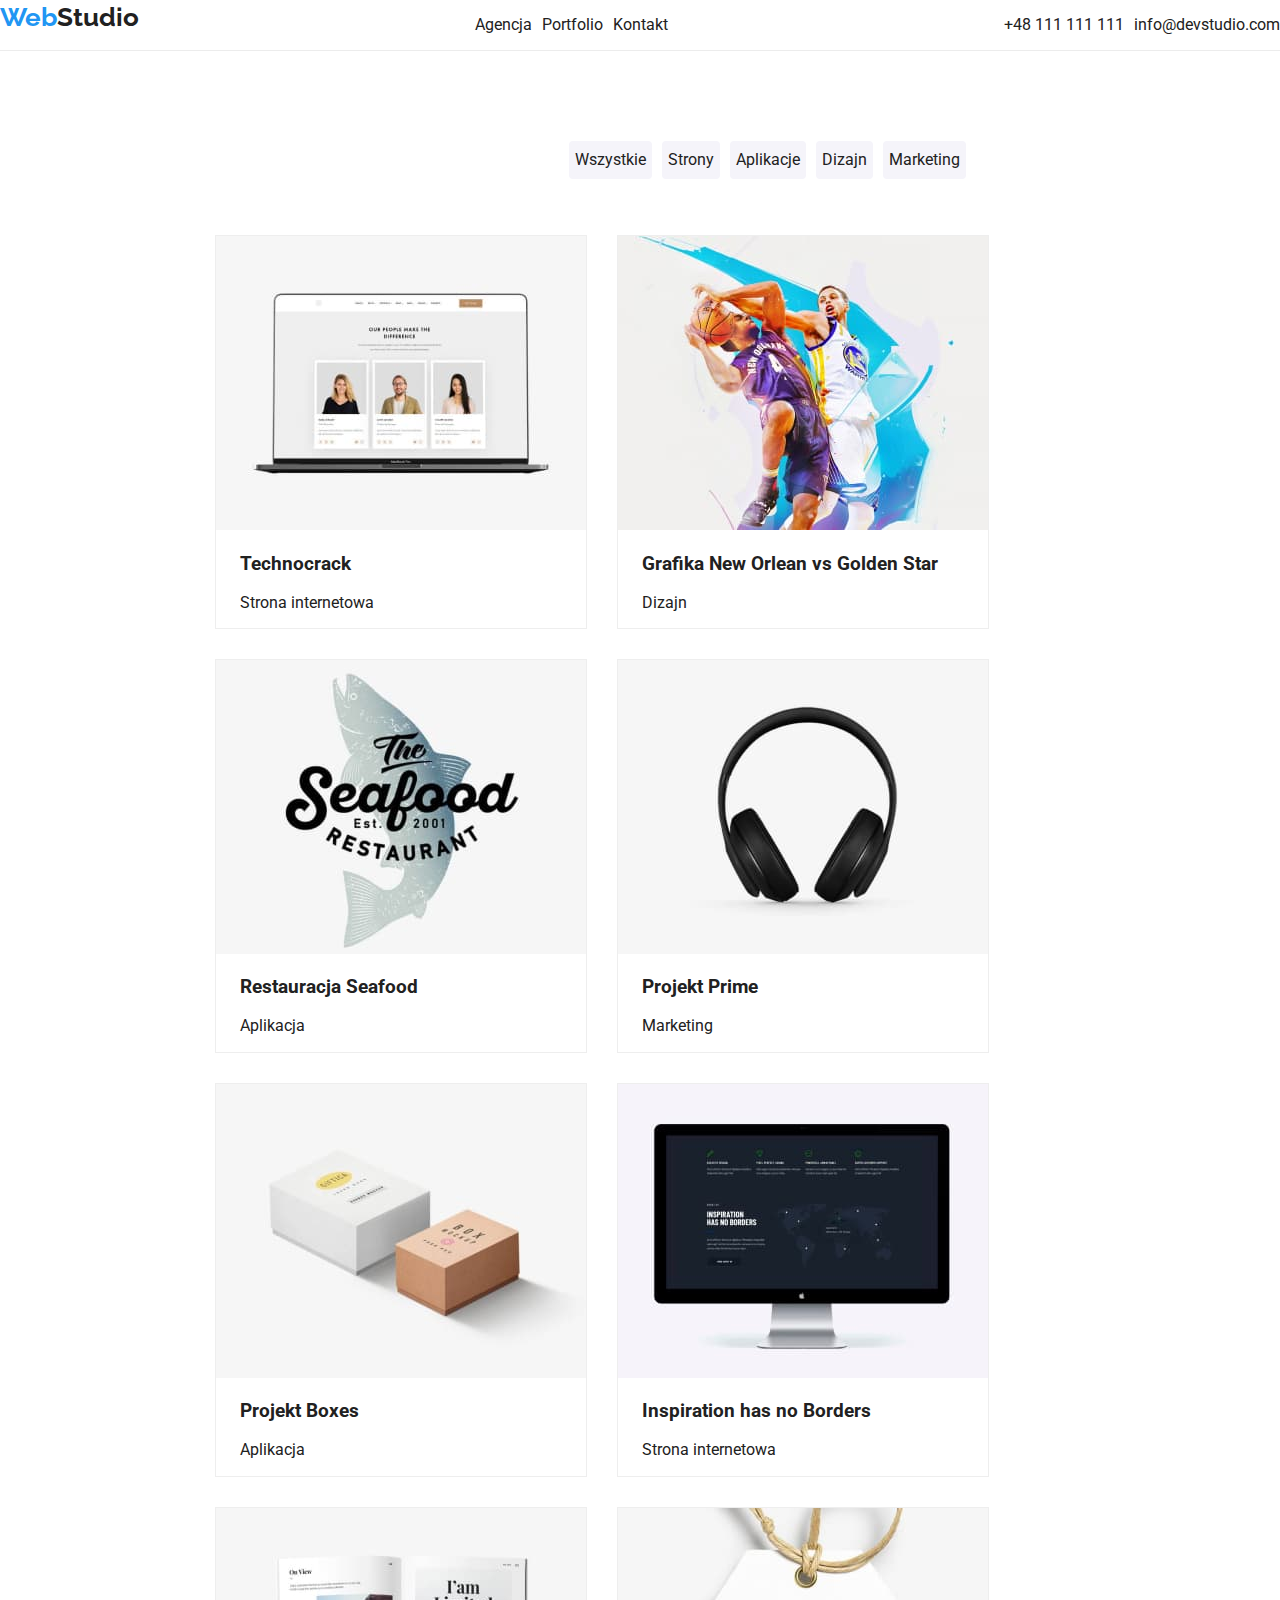
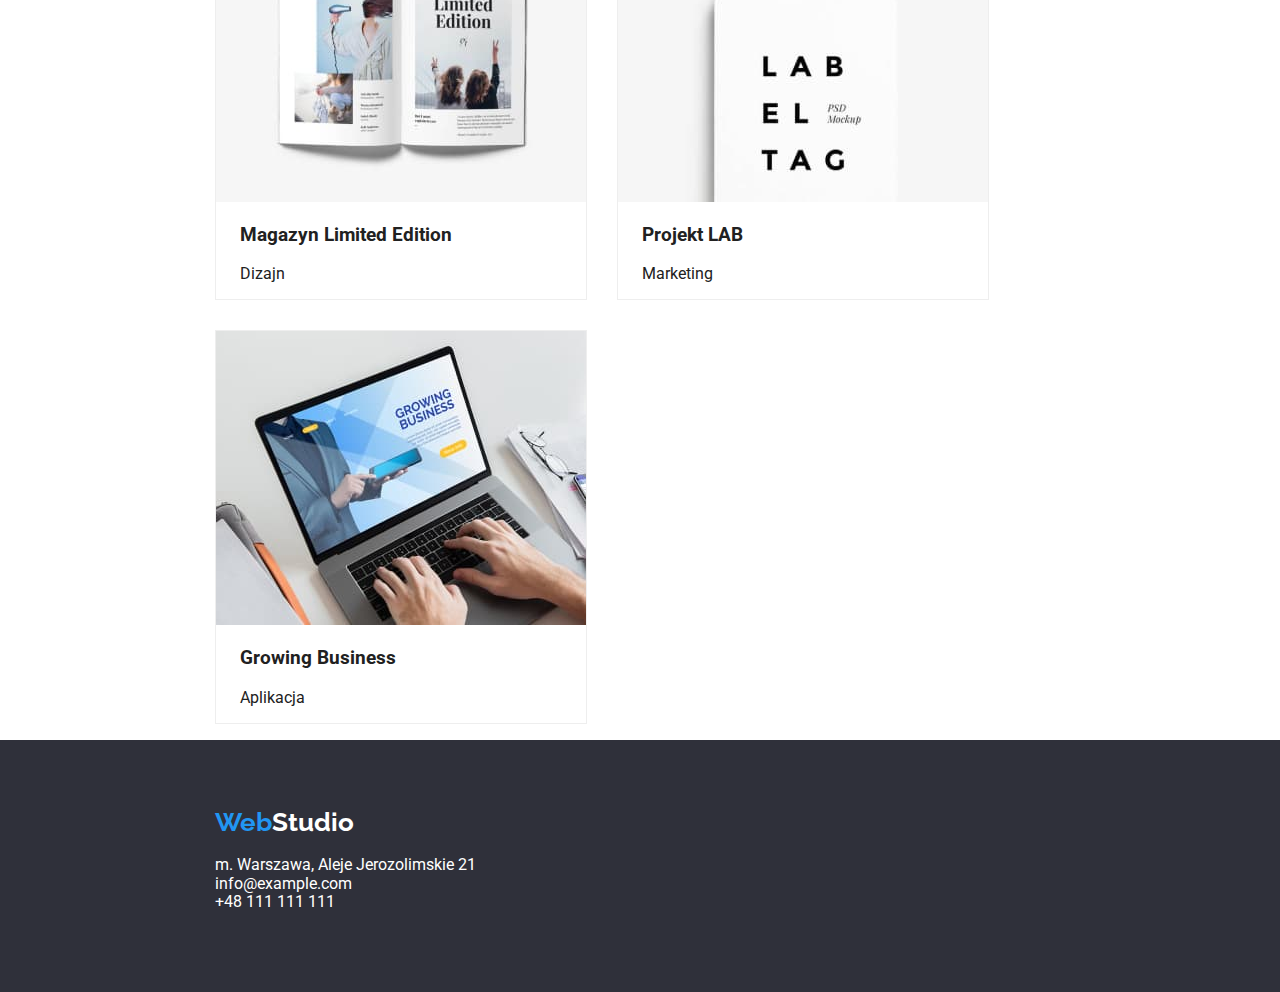
==== portfolio.html @ 28a1482a "first" ====
<!DOCTYPE html>
<html lang="en">
  <head>
    <meta charset="UTF-8" />
    <meta http-equiv="X-UA-Compatible" content="IE=edge" />
    <meta name="viewport" content="width=device-width, initial-scale=1.0" />
    <link rel="preconnect" href="https://fonts.googleapis.com" />
    <link rel="preconnect" href="https://fonts.gstatic.com" crossorigin />
    <link
      href="https://fonts.googleapis.com/css2?family=Raleway:wght@700&family=Roboto:wght@400;500;700;900&display=swap"
      rel="stylesheet"
    />
    <link rel="stylesheet" href="./css/modern-normalizer.minified.css" />
    <link rel="stylesheet" href="./css/styles.css" />
    <title>WebStudio-Portfolio</title>
  </head>
  <body>
    <div class="header_container">
      <header>
        <nav class="body-header">
          <a class="header_logo" href="./index.html"><span class="span_logo">Web</span>Studio</a>
          <ul class="header_list_1">
            <li class="item">
              <a class="header_nav" href="./index.html" class="link">Agencja</a>
            </li>
            <li class="item">
              <a class="header_nav" href="./portfolio.html" class="link">Portfolio</a>
            </li>
            <li class="item"><a class="header_nav" href="Kontakt" class="link">Kontakt</a></li>
          </ul>
          <ul class="header_list_2">
            <li class="item">
              <a class="header_contact" href="tel:+48111111111" class="link">+48 111 111 111</a>
            </li>
            <li class="item">
              <a class="header_contact" href="mailto:info@devstudio.com" class="link"
                >info@devstudio.com</a
              >
            </li>
          </ul>
        </nav>
      </header>
    </div>
    <main>
      <section>
        <div class="filters_container">
          <ul class="main_filters">
            <li class="item"><button class="main_filter" type="button">Wszystkie</button></li>
            <li class="item"><button class="main_filter" type="button">Strony</button></li>
            <li class="item"><button class="main_filter" type="button">Aplikacje</button></li>
            <li class="item"><button class="main_filter" type="button">Dizajn</button></li>
            <li class="item"><button class="main_filter" type="button">Marketing</button></li>
          </ul>
        </div>
      </section>
      <section>
        <div class="div_container">
          <ul class="card-set">
            <li class="card">
              <img src="./images/img8.jpg" alt="Laptop" width="370" height="294" />
              <h3>Technocrack</h3>
              <p>Strona internetowa</p>
            </li>
            <li class="card">
              <img src="./images/img9.jpg" alt="BasketballPlayers" width="370" height="294" />
              <h3>Grafika New Orlean vs Golden Star</h3>
              <p>Dizajn</p>
            </li>
            <li class="card">
              <img src="./images/img10.jpg" alt="Fish" width="370" height="294" />
              <h3>Restauracja Seafood</h3>
              <p>Aplikacja</p>
            </li>
            <li class="card">
              <img src="./images/img11.jpg" alt="Phone" width="370" height="294" />
              <h3>Projekt Prime</h3>
              <p>Marketing</p>
            </li>
            <li class="card">
              <img src="./images/img12.jpg" alt="Boxes" width="370" height="294" />
              <h3>Projekt Boxes</h3>
              <p>Aplikacja</p>
            </li>
            <li class="card">
              <img src="./images/img13.jpg" alt="Monitor" width="370" height="294" />
              <h3>Inspiration has no Borders</h3>
              <p>Strona internetowa</p>
            </li>
            <li class="card">
              <img src="./images/img14.jpg" alt="Catalog" width="370" height="294" />
              <h3>Magazyn Limited Edition</h3>
              <p>Dizajn</p>
            </li>
            <li class="card">
              <img src="./images/img15.jpg" alt="Pendant" width="370" height="294" />
              <h3>Projekt LAB</h3>
              <p>Marketing</p>
            </li>
            <li class="card">
              <img src="./images/img16.jpg" alt="Laptop" width="370" height="294" />
              <h3>Growing Business</h3>
              <p>Aplikacja</p>
            </li>
          </ul>
        </div>
      </section>
    </main>
    <footer>
      <a class="footer_logo" href="./index.html"><span class="span_logo">Web</span>Studio</a>
      <div>
        <address>
          <ul class="div_adress">
            <li class="footer_adress">m. Warszawa, Aleje Jerozolimskie 21</li>
            <li><a class="footer_adress" href="mailto:info@example.com">info@example.com</a></li>
            <li><a class="footer_adress" href="tel:+48111111111">+48 111 111 111</a></li>
          </ul>
        </address>
      </div>
    </footer>
  </body>
</html>
---- css/modern-normalizer.minified.css ----
/**
 * Minified by jsDelivr using clean-css v4.2.3.
 * Original file: /npm/modern-normalize@1.1.0/modern-normalize.css
 *
 * Do NOT use SRI with dynamically generated files! More information: https://www.jsdelivr.com/using-sri-with-dynamic-files
 */
/*! modern-normalize v1.1.0 | MIT License | https://github.com/sindresorhus/modern-normalize */
*,
::after,
::before {
  box-sizing: border-box;
}
html {
  -moz-tab-size: 4;
  tab-size: 4;
}
html {
  line-height: 1.15;
  -webkit-text-size-adjust: 100%;
}
body {
  margin: 0;
}
body {
  font-family: system-ui, -apple-system, 'Segoe UI', Roboto, Helvetica, Arial, sans-serif,
    'Apple Color Emoji', 'Segoe UI Emoji';
}
hr {
  height: 0;
  color: inherit;
}
abbr[title] {
  text-decoration: underline dotted;
}
b,
strong {
  font-weight: bolder;
}
code,
kbd,
pre,
samp {
  font-family: ui-monospace, SFMono-Regular, Consolas, 'Liberation Mono', Menlo, monospace;
  font-size: 1em;
}
small {
  font-size: 80%;
}
sub,
sup {
  font-size: 75%;
  line-height: 0;
  position: relative;
  vertical-align: baseline;
}
sub {
  bottom: -0.25em;
}
sup {
  top: -0.5em;
}
table {
  text-indent: 0;
  border-color: inherit;
}
button,
input,
optgroup,
select,
textarea {
  font-family: inherit;
  font-size: 100%;
  line-height: 1.15;
  margin: 0;
}
button,
select {
  text-transform: none;
}
[type='button'],
[type='reset'],
[type='submit'],
button {
  -webkit-appearance: button;
}
::-moz-focus-inner {
  border-style: none;
  padding: 0;
}
:-moz-focusring {
  outline: 1px dotted ButtonText;
}
:-moz-ui-invalid {
  box-shadow: none;
}
legend {
  padding: 0;
}
progress {
  vertical-align: baseline;
}
::-webkit-inner-spin-button,
::-webkit-outer-spin-button {
  height: auto;
}
[type='search'] {
  -webkit-appearance: textfield;
  outline-offset: -2px;
}
::-webkit-search-decoration {
  -webkit-appearance: none;
}
::-webkit-file-upload-button {
  -webkit-appearance: button;
  font: inherit;
}
summary {
  display: list-item;
}
/*# sourceMappingURL=/sm/b8ae781793ee4eb86edef3f2a2ac43a5575d063ed8cd287d7553f9f1b2776616.map */
---- css/styles.css ----
:root {
  --brand-color: #2196f3;
  --main-color: #212121;
  --background-color: #2f303a;
  --text_on_background-color: #ffffff;
  --filter_background-color: #f5f4fa;
  --lorem-ipsum-color: #757575;
  --our-team-color: #f5f4fa;
}

* {
  box-sizing: border-box;
}

body {
  font-family: 'Roboto', sans-serif;
  color: var(--main-color);
}
/*  font-family: 'Raleway', sans-serif;  */

.header_container {
  max-width: 1600px;
  border-bottom: 1px solid #ececec;
  margin-left: 0px;
}

.span_logo,
.header_logo,
.footer_logo {
  font-family: 'Raleway', sans-serif;
  font-weight: 700;
  font-size: 26px;
  line-height: 35.96px;
  text-decoration: none;
}

.span_logo {
  color: var(--brand-color);
}

.header_logo {
  color: var(--main-color);
}

.footer_logo {
  color: var(--text_on_background-color);
}

.body-header {
  display: flex;
  justify-content: space-between;
}

.header_list_1,
.header_list_2 {
  display: flex;
  list-style: none;
}

.header_list_1 > .item:not(:last-child) {
  margin-right: 10px;
}

.header_list_2 > .item:not(:last-child) {
  margin-right: 10px;
}

.header_nav,
.header_contact {
  color: var(--main-color);
  text-decoration: none;
}

.header_nav:hover,
.header_nav:focus,
.header_contact:hover,
.header_contact:focus,
.footer_adress:hover,
.footer_adress:focus {
  color: var(--brand-color);
}

.filters_container {
  max-width: 1200px;
  padding: 74px 0px 24px 0px;
  margin-left: 215px;
}

.main_filters {
  display: flex;
  justify-content: center;
  list-style: none;
}

.main_filter {
  color: var(--main-color);
  background-color: var(--filter_background-color);
  height: 38px;
  border: none;
  border-radius: 4px;
  text-align: center;
  text-decoration: none;
}

.main_filters > .item:not(:last-child) {
  margin-right: 10px;
}

.main_filter:hover,
.main_filter:focus {
  color: var(--text_on_background-color);
  background-color: var(--brand-color);
}

.main_background {
  background-color: var(--background-color);
  width: 1600px;
  height: 600px;
  display: flex;
  flex-direction: column;
  justify-content: center;
  align-items: center;
  margin: 0px;
  padding: 0px;
}

.main_title {
  color: var(--text_on_background-color);
  font-weight: 900;
  font-size: 44px;
  line-height: 60px;
  text-transform: uppercase;
  padding: 0px;
  margin: 0px;
}

.order {
  width: 200px;
  height: 50px;
  color: var(--text_on_background-color);
  background-color: var(--brand-color);
  box-shadow: 0px 4px 4px rgba(0, 0, 0, 0.15);
  border-radius: 4px;
}

.order,
.main_filter,
.footer_adress {
  cursor: pointer;
}

.main_advantages {
  max-width: 1200px;
  height: 581px;
  padding: 0px;
  margin-left: 215px;
  display: block;
}

.main_list_lorem {
  margin: 0px;
  padding: 0px;
}

.main_lorem_ipsum {
  list-style: none;
  display: flex;
  justify-content: space-between;
  padding: 0px;
  margin: 0px;
}

.item_lorem p {
  color: var(--lorem-ipsum-color);
  font-size: 14px;
  font-weight: 400;
}

.our_advantages {
  display: block;
}

.advantages_title {
  font-style: normal;
  font-weight: 700;
  font-size: 36px;
  line-height: 42px;
  text-align: center;
}

.advantages_images {
  display: flex;
  justify-content: space-between;
}

.advantages_images > .item:not(:last-child) {
  padding-right: 30px;
}

.main_our_team {
  max-width: 1600px;
  height: 648px;
  background-color: var(--our-team-color);
  display: flex;
  flex-direction: column;
  justify-content: center;
  margin: 0px;
  padding-left: 215px;
}

.container_title {
  max-width: 1200px;
}

.title_our_team {
  font-style: normal;
  font-weight: 700;
  font-size: 36px;
  line-height: 42px;
  text-align: center;
  margin: 0px;
  padding-bottom: 50px;
}

.group_card {
  max-width: 1200px;
  margin: 0px;
  padding: 0px;
}

.list_team {
  list-style: none;
  background: var(--text_on_background-color);
  display: flex;
  justify-content: space-between;
  margin: 0px;
  padding: 0px;
}

.item_team {
  margin: 0px;
  padding: 0px;
  border-right: 32px solid var(--our-team-color);
}

.item_team img {
  padding: 0px;
  margin: 0px;
}

.item_team h3 {
  font-weight: 500;
  background: var(--text_on_background-color);
  text-align: center;
}

.item_team p {
  color: var(--lorem-ipsum-color);
  background: var(--text_on_background-color);
  text-align: center;
  font-weight: 400;
}

.div_container {
  max-width: 1200px;
  padding: 0px;
  margin-left: 215px;
}

.card-set {
  list-style: none;
  display: flex;
  flex-wrap: wrap;
  padding: 0%;
  gap: 30px;
}

.card {
  /*background: #ffffff;*/
  margin: 0%;
  padding: 0%;
  border: 1px solid #eeeeee;
  flex-basis: ((100% - 2 * 30px) / 3);
}

.card h3,
.card p {
  padding-left: 24px;
}

footer {
  background-color: var(--background-color);
  width: 1600px;
  height: 252px;
  display: flex;
  flex-direction: column;
  justify-content: center;
  padding-left: 215px;
}

.div_adress {
  list-style: none;
  padding-left: 0px;
}

.footer_adress {
  color: var(--text_on_background-color);
  font-style: normal;
  text-decoration: none;
}
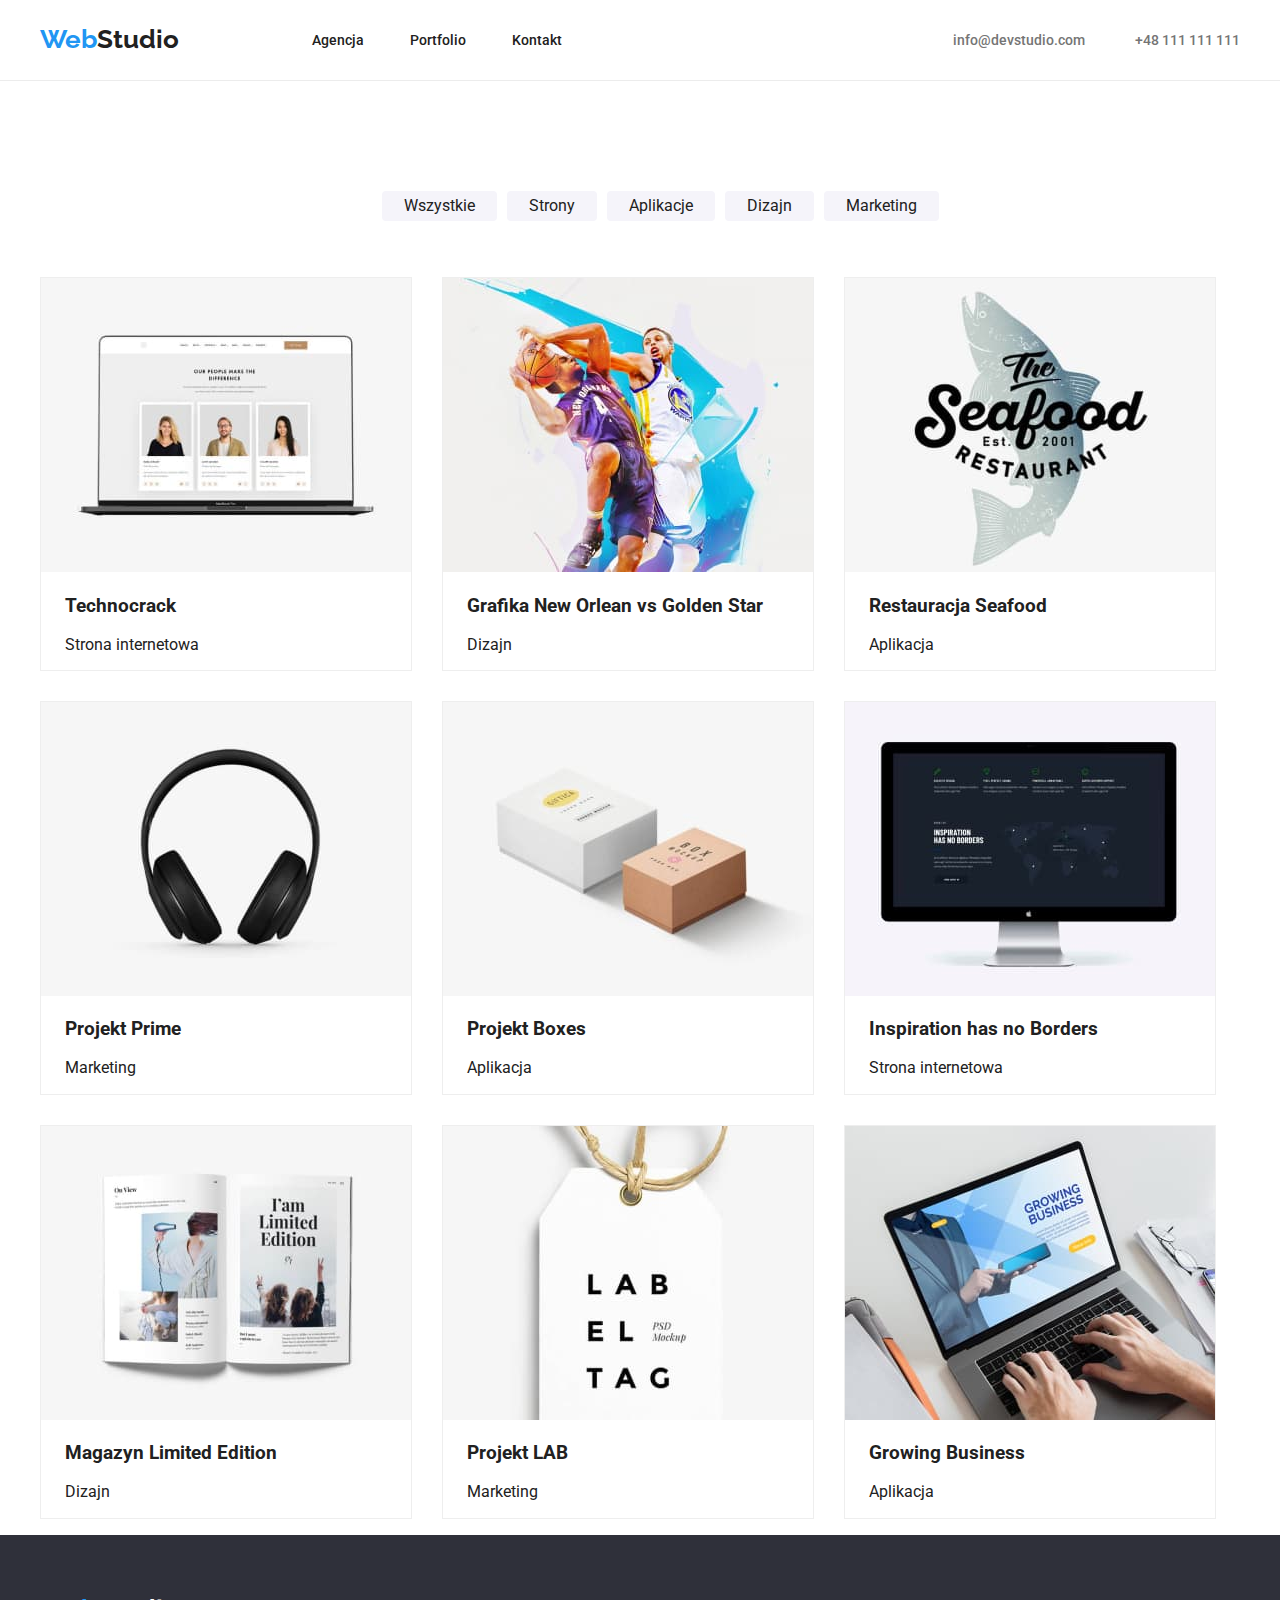
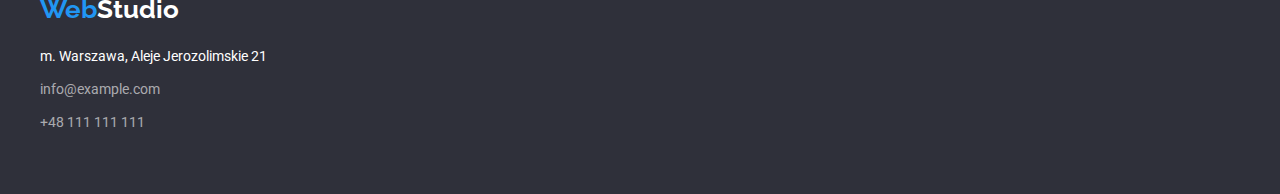
==== commit de712d4e: "correct hw3" ====
--- a/portfolio.html
+++ b/portfolio.html
@@ -15,8 +15,8 @@
     <title>WebStudio-Portfolio</title>
   </head>
   <body>
-    <div class="header_container">
-      <header>
+    <header class="header_border">
+      <div class="header_container">
         <nav class="body-header">
           <a class="header_logo" href="./index.html"><span class="span_logo">Web</span>Studio</a>
           <ul class="header_list_1">
@@ -28,19 +28,19 @@
             </li>
             <li class="item"><a class="header_nav" href="Kontakt" class="link">Kontakt</a></li>
           </ul>
-          <ul class="header_list_2">
-            <li class="item">
-              <a class="header_contact" href="tel:+48111111111" class="link">+48 111 111 111</a>
-            </li>
-            <li class="item">
-              <a class="header_contact" href="mailto:info@devstudio.com" class="link"
-                >info@devstudio.com</a
-              >
-            </li>
-          </ul>
         </nav>
-      </header>
-    </div>
+        <ul class="header_list_2">
+          <li class="item">
+            <a class="header_contact" href="mailto:info@devstudio.com" class="link"
+              >info@devstudio.com</a
+            >
+          </li>
+          <li class="item">
+            <a class="header_contact" href="tel:+48111111111" class="link">+48 111 111 111</a>
+          </li>
+        </ul>
+      </div>
+    </header>
     <main>
       <section>
         <div class="filters_container">
@@ -105,11 +105,11 @@
         </div>
       </section>
     </main>
-    <footer>
-      <a class="footer_logo" href="./index.html"><span class="span_logo">Web</span>Studio</a>
-      <div>
+    <footer class="footer">
+      <div class="footer_div">
+        <a class="footer_logo" href="./index.html"><span class="span_logo">Web</span>Studio</a>
         <address>
-          <ul class="div_adress">
+          <ul class="list_adress">
             <li class="footer_adress">m. Warszawa, Aleje Jerozolimskie 21</li>
             <li><a class="footer_adress" href="mailto:info@example.com">info@example.com</a></li>
             <li><a class="footer_adress" href="tel:+48111111111">+48 111 111 111</a></li>
--- a/css/styles.css
+++ b/css/styles.css
@@ -18,19 +18,12 @@
 }
 /*  font-family: 'Raleway', sans-serif;  */
 
-.header_container {
-  max-width: 1600px;
-  border-bottom: 1px solid #ececec;
-  margin-left: 0px;
-}
-
 .span_logo,
 .header_logo,
 .footer_logo {
   font-family: 'Raleway', sans-serif;
   font-weight: 700;
   font-size: 26px;
-  line-height: 35.96px;
   text-decoration: none;
 }
 
@@ -40,34 +33,65 @@
 
 .header_logo {
   color: var(--main-color);
+  margin-right: 93px;
 }
 
 .footer_logo {
   color: var(--text_on_background-color);
 }
 
+.header_border {
+  border-bottom: 1px solid #ececec;
+}
+
+.header_container {
+  max-width: 1200px;
+  height: 80px;
+  margin: 0 auto;
+  display: flex;
+  justify-content: space-between;
+}
+
 .body-header {
   display: flex;
   justify-content: space-between;
-}
-
-.header_list_1,
+  align-items: center;
+  margin: 0px;
+}
+
+.header_list_1 {
+  list-style: none;
+  display: flex;
+  justify-content: space-between;
+}
+
 .header_list_2 {
-  display: flex;
-  list-style: none;
+  list-style: none;
+  display: flex;
+  justify-content: space-between;
+  align-items: center;
+  margin: 0px;
 }
 
 .header_list_1 > .item:not(:last-child) {
-  margin-right: 10px;
+  margin-right: 46px;
 }
 
 .header_list_2 > .item:not(:last-child) {
-  margin-right: 10px;
-}
-
-.header_nav,
+  margin-right: 50px;
+}
+
+.header_nav {
+  color: var(--main-color);
+  font-weight: 500;
+  font-size: 14px;
+  text-decoration: none;
+}
+
 .header_contact {
-  color: var(--main-color);
+  color: var(--lorem-ipsum-color);
+  font-weight: 500;
+  font-size: 14px;
   text-decoration: none;
 }
 
@@ -82,8 +106,8 @@
 
 .filters_container {
   max-width: 1200px;
-  padding: 74px 0px 24px 0px;
-  margin-left: 215px;
+  padding: 94px 0px 24px 0px;
+  margin: 0px auto;
 }
 
 .main_filters {
@@ -95,7 +119,7 @@
 .main_filter {
   color: var(--main-color);
   background-color: var(--filter_background-color);
-  height: 38px;
+  padding: 6px 22px;
   border: none;
   border-radius: 4px;
   text-align: center;
@@ -112,10 +136,16 @@
   background-color: var(--brand-color);
 }
 
+.main_section_1 {
+  height: 600px;
+  background-color: var(--background-color);
+  display: flex;
+  justify-content: center;
+  padding: 94px 0px;
+}
+
 .main_background {
-  background-color: var(--background-color);
-  width: 1600px;
-  height: 600px;
+  max-width: 1200px;
   display: flex;
   flex-direction: column;
   justify-content: center;
@@ -129,6 +159,7 @@
   font-weight: 900;
   font-size: 44px;
   line-height: 60px;
+  text-align: center;
   text-transform: uppercase;
   padding: 0px;
   margin: 0px;
@@ -149,35 +180,35 @@
   cursor: pointer;
 }
 
-.main_advantages {
-  max-width: 1200px;
-  height: 581px;
-  padding: 0px;
-  margin-left: 215px;
-  display: block;
-}
-
-.main_list_lorem {
-  margin: 0px;
-  padding: 0px;
-}
-
-.main_lorem_ipsum {
-  list-style: none;
-  display: flex;
-  justify-content: space-between;
-  padding: 0px;
-  margin: 0px;
+.main_div_lorem {
+  max-width: 1200px;
+  padding: 94px 0px;
+  margin: 0px auto;
+}
+
+.list_lorem {
+  list-style: none;
+  display: flex;
+  justify-content: center;
+  padding: 0px;
+  margin: 0px;
+}
+
+.list_lorem > .item_lorem:not(:last-child) {
+  padding-right: 30px;
 }
 
 .item_lorem p {
   color: var(--lorem-ipsum-color);
   font-size: 14px;
   font-weight: 400;
+  line-height: 24px;
 }
 
 .our_advantages {
-  display: block;
+  max-width: 1200px;
+  padding-bottom: 94px;
+  margin: 0px auto;
 }
 
 .advantages_title {
@@ -186,51 +217,43 @@
   font-size: 36px;
   line-height: 42px;
   text-align: center;
+  padding-bottom: 50px;
+  margin: 0px;
 }
 
 .advantages_images {
   display: flex;
   justify-content: space-between;
-}
-
+  padding: 0px;
+  margin: 0px;
+}
+
+/*
+Do zastanowienia padding
 .advantages_images > .item:not(:last-child) {
   padding-right: 30px;
-}
-
-.main_our_team {
-  max-width: 1600px;
-  height: 648px;
+}*/
+
+.section_our_team {
   background-color: var(--our-team-color);
-  display: flex;
-  flex-direction: column;
-  justify-content: center;
-  margin: 0px;
-  padding-left: 215px;
-}
-
-.container_title {
-  max-width: 1200px;
+  padding: 94px 0px;
+}
+
+.container_team {
+  max-width: 1200px;
+  margin: 0px auto;
 }
 
 .title_our_team {
   font-style: normal;
   font-weight: 700;
   font-size: 36px;
-  line-height: 42px;
-  text-align: center;
-  margin: 0px;
-  padding-bottom: 50px;
-}
-
-.group_card {
-  max-width: 1200px;
-  margin: 0px;
-  padding: 0px;
-}
-
-.list_team {
-  list-style: none;
-  background: var(--text_on_background-color);
+  line-height: 42.19px;
+  text-align: center;
+}
+
+.cards_team {
+  list-style: none;
   display: flex;
   justify-content: space-between;
   margin: 0px;
@@ -238,25 +261,23 @@
 }
 
 .item_team {
-  margin: 0px;
-  padding: 0px;
-  border-right: 32px solid var(--our-team-color);
-}
-
-.item_team img {
-  padding: 0px;
-  margin: 0px;
+  width: 270px;
+  height: 368px;
+  background: #ffffff;
+  /* material shadow v1 */
+
+  box-shadow: 0px 1px 3px rgba(0, 0, 0, 0.12), 0px 1px 1px rgba(0, 0, 0, 0.14),
+    0px 2px 1px rgba(0, 0, 0, 0.2);
+  border-radius: 0px 0px 4px 4px;
 }
 
 .item_team h3 {
   font-weight: 500;
-  background: var(--text_on_background-color);
   text-align: center;
 }
 
 .item_team p {
   color: var(--lorem-ipsum-color);
-  background: var(--text_on_background-color);
   text-align: center;
   font-weight: 400;
 }
@@ -264,7 +285,7 @@
 .div_container {
   max-width: 1200px;
   padding: 0px;
-  margin-left: 215px;
+  margin: 0px auto;
 }
 
 .card-set {
@@ -276,7 +297,6 @@
 }
 
 .card {
-  /*background: #ffffff;*/
   margin: 0%;
   padding: 0%;
   border: 1px solid #eeeeee;
@@ -288,23 +308,42 @@
   padding-left: 24px;
 }
 
-footer {
+.footer {
   background-color: var(--background-color);
-  width: 1600px;
-  height: 252px;
-  display: flex;
-  flex-direction: column;
-  justify-content: center;
-  padding-left: 215px;
-}
-
-.div_adress {
-  list-style: none;
-  padding-left: 0px;
+  padding: 60px 0px;
+}
+
+.footer_div {
+  max-width: 1200px;
+  margin: 0px auto;
+}
+
+.list_adress {
+  list-style: none;
+  line-height: 24px;
+  padding: 0px;
+  margin: 0px;
+}
+
+.list_adress:first-child {
+  padding-top: 20px;
 }
 
 .footer_adress {
   color: var(--text_on_background-color);
+  font-weight: 400;
+  font-size: 14px;
+  line-height: 24px;
+  padding: 0px;
+  margin: 0px;
   font-style: normal;
   text-decoration: none;
 }
+
+.list_adress > li:not(:last-child) {
+  padding-bottom: 9px;
+}
+
+.list_adress a {
+  color: rgba(255, 255, 255, 0.6);
+}
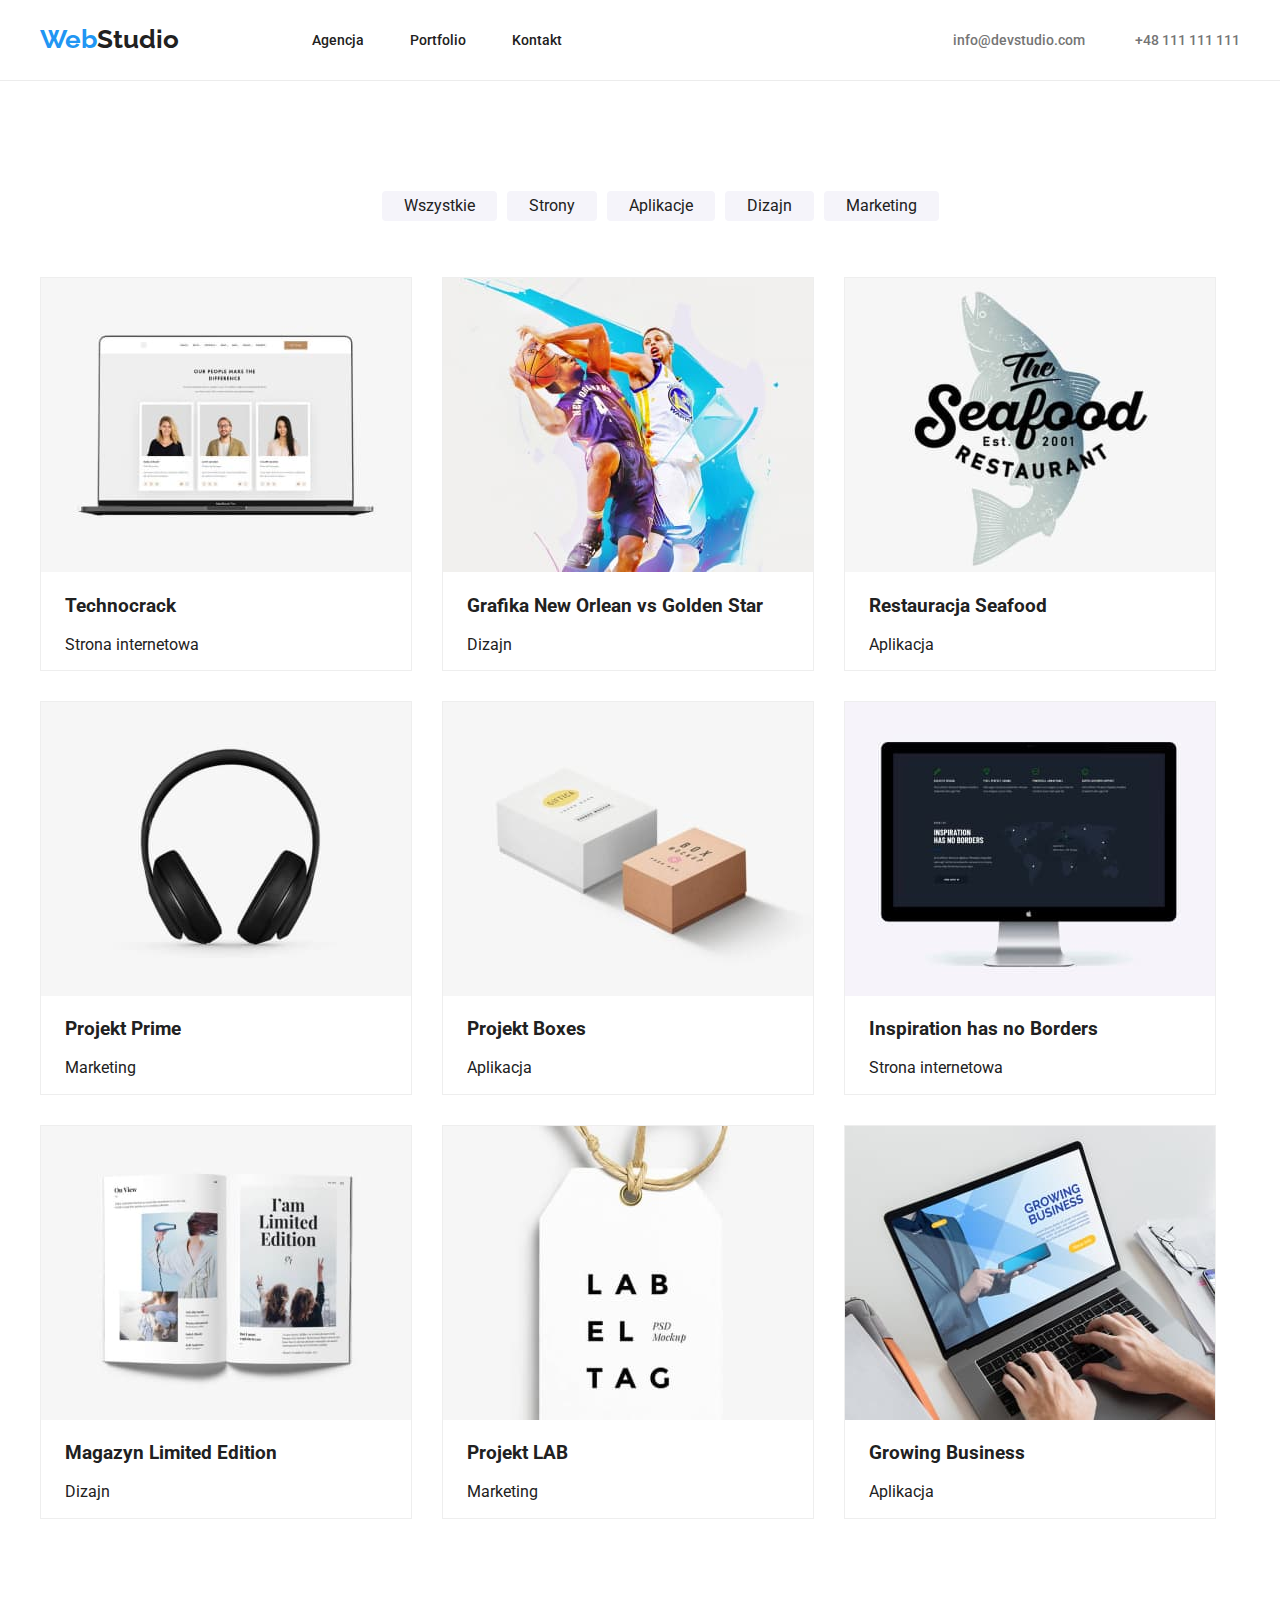
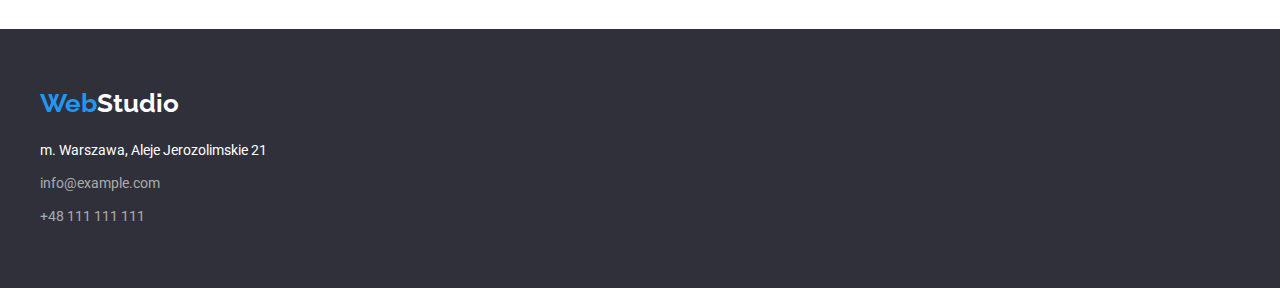
==== commit 1fb2c351: "test icon lorem" ====
--- a/portfolio.html
+++ b/portfolio.html
@@ -36,7 +36,9 @@
             >
           </li>
           <li class="item">
-            <a class="header_contact" href="tel:+48111111111" class="link">+48 111 111 111</a>
+            <span
+              ><a class="header_contact" href="tel:+48111111111" class="link">+48 111 111 111</a>
+            </span>
           </li>
         </ul>
       </div>
--- a/css/styles.css
+++ b/css/styles.css
@@ -6,6 +6,8 @@
   --filter_background-color: #f5f4fa;
   --lorem-ipsum-color: #757575;
   --our-team-color: #f5f4fa;
+  --start-color: #ffeb3b;
+  --end-color: #ff5722;
 }
 
 * {
@@ -134,11 +136,17 @@
 .main_filter:focus {
   color: var(--text_on_background-color);
   background-color: var(--brand-color);
+  box-shadow: 0px 4px 4px rgb(0 0 0 / 25%);
 }
 
 .main_section_1 {
   height: 600px;
+  max-width: 1600;
+  background-image: linear-gradient(to bottom, rgba(0, 0, 0, 0.5), rgba(0, 0, 0, 0.2)),
+    url(../images/banner.jpg);
   background-color: var(--background-color);
+  background-repeat: no-repeat;
+  background-position: center;
   display: flex;
   justify-content: center;
   padding: 94px 0px;
@@ -161,16 +169,18 @@
   line-height: 60px;
   text-align: center;
   text-transform: uppercase;
-  padding: 0px;
+  padding-bottom: 30px;
   margin: 0px;
 }
 
 .order {
   width: 200px;
   height: 50px;
+  font-weight: 700;
+  font-size: 16px;
   color: var(--text_on_background-color);
   background-color: var(--brand-color);
-  box-shadow: 0px 4px 4px rgba(0, 0, 0, 0.15);
+  border: none;
   border-radius: 4px;
 }
 
@@ -284,7 +294,7 @@
 
 .div_container {
   max-width: 1200px;
-  padding: 0px;
+  padding-bottom: 94px;
   margin: 0px auto;
 }
 
@@ -303,6 +313,11 @@
   flex-basis: ((100% - 2 * 30px) / 3);
 }
 
+.card:hover,
+.card:focus {
+  box-shadow: 0px 4px 4px rgb(0 0 0 / 25%);
+}
+
 .card h3,
 .card p {
   padding-left: 24px;
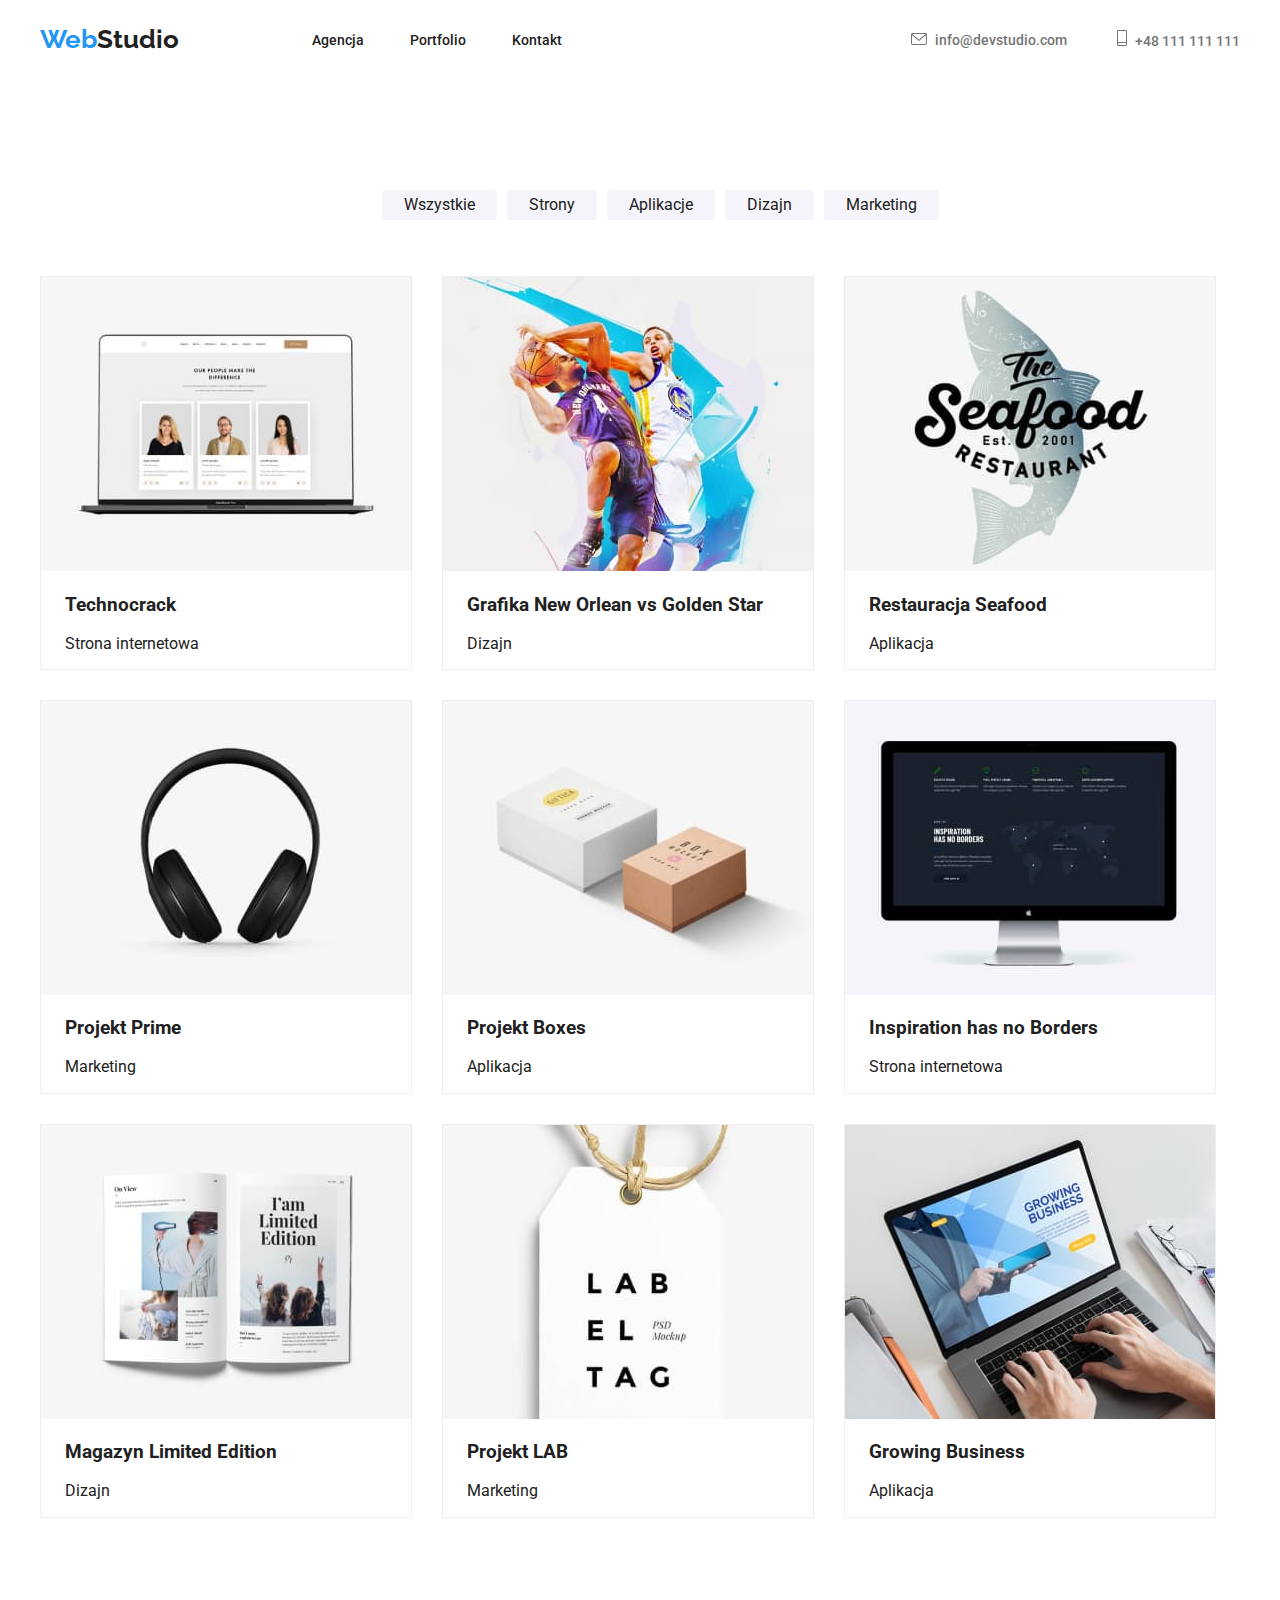
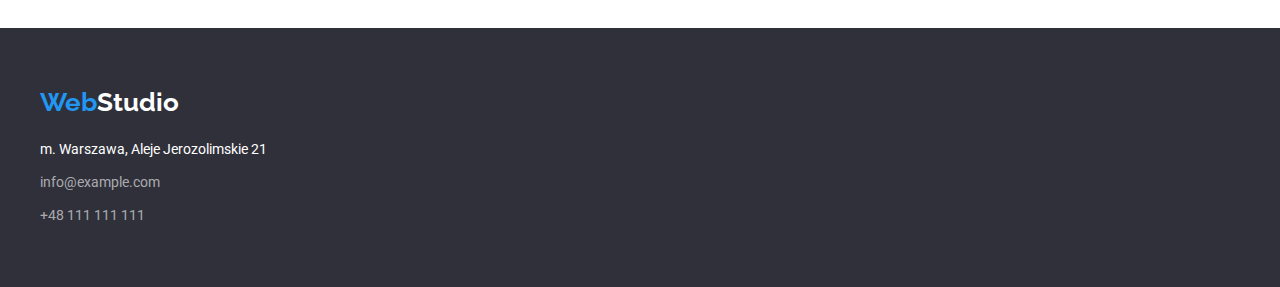
==== commit 71e8234e: "section our client" ====
--- a/portfolio.html
+++ b/portfolio.html
@@ -15,30 +15,38 @@
     <title>WebStudio-Portfolio</title>
   </head>
   <body>
-    <header class="header_border">
+    <header>
       <div class="header_container">
         <nav class="body-header">
           <a class="header_logo" href="./index.html"><span class="span_logo">Web</span>Studio</a>
           <ul class="header_list_1">
-            <li class="item">
+            <li class="item_list_1">
               <a class="header_nav" href="./index.html" class="link">Agencja</a>
             </li>
-            <li class="item">
+            <li class="item_list_1">
               <a class="header_nav" href="./portfolio.html" class="link">Portfolio</a>
             </li>
-            <li class="item"><a class="header_nav" href="Kontakt" class="link">Kontakt</a></li>
+            <li class="item_list_1">
+              <a class="header_nav" href="Kontakt" class="link">Kontakt</a>
+            </li>
           </ul>
         </nav>
         <ul class="header_list_2">
-          <li class="item">
-            <a class="header_contact" href="mailto:info@devstudio.com" class="link"
-              >info@devstudio.com</a
+          <li class="item_list_2">
+            <a class="header_contact" href="mailto:info@devstudio.com" class="link">
+              <svg class="header_contact_mail" width="16" height="12">
+                <use href="./images/icons.svg#icon-envelope"></use>
+              </svg>
+              info@devstudio.com</a
             >
           </li>
-          <li class="item">
-            <span
-              ><a class="header_contact" href="tel:+48111111111" class="link">+48 111 111 111</a>
-            </span>
+          <li class="item_list_2">
+            <a class="header_contact" href="tel:+48111111111" class="link">
+              <svg class="header_contact_phone" width="10" height="16">
+                <use href="./images/icons.svg#icon-smartphone"></use>
+              </svg>
+              +48 111 111 111</a
+            >
           </li>
         </ul>
       </div>
--- a/css/styles.css
+++ b/css/styles.css
@@ -75,11 +75,19 @@
   margin: 0px;
 }
 
-.header_list_1 > .item:not(:last-child) {
+.header_contact_mail {
+  margin-right: 5px;
+}
+
+.header_contact_phone {
+  margin-right: 5px;
+}
+
+.header_list_1 > .item_list_1:not(:last-child) {
   margin-right: 46px;
 }
 
-.header_list_2 > .item:not(:last-child) {
+.header_list_2 > .item_list_2:not(:last-child) {
   margin-right: 50px;
 }
 
@@ -104,6 +112,13 @@
 .footer_adress:hover,
 .footer_adress:focus {
   color: var(--brand-color);
+}
+
+.header_contact_phone:hover,
+.header_contact_phone:focus,
+.header_contact_mail:hover,
+.header_contact_mail:focus {
+  fill: var(--brand-color);
 }
 
 .filters_container {
@@ -215,6 +230,13 @@
   line-height: 24px;
 }
 
+.lorem_icon {
+  width: 270px;
+  height: 120px;
+  background: #f5f4fa;
+  border-radius: 4px;
+}
+
 .our_advantages {
   max-width: 1200px;
   padding-bottom: 94px;
@@ -292,6 +314,30 @@
   font-weight: 400;
 }
 
+.section_client {
+  padding: 94px 0px;
+}
+
+.container_client {
+  max-width: 1200px;
+  margin: 0px auto;
+}
+
+.title_client {
+  font-style: normal;
+  font-weight: 700;
+  font-size: 36px;
+  line-height: 42.19px;
+  text-align: center;
+}
+
+.list_client {
+  list-style: none;
+  display: flex;
+  padding: 0px;
+  margin: 0px;
+}
+
 .div_container {
   max-width: 1200px;
   padding-bottom: 94px;
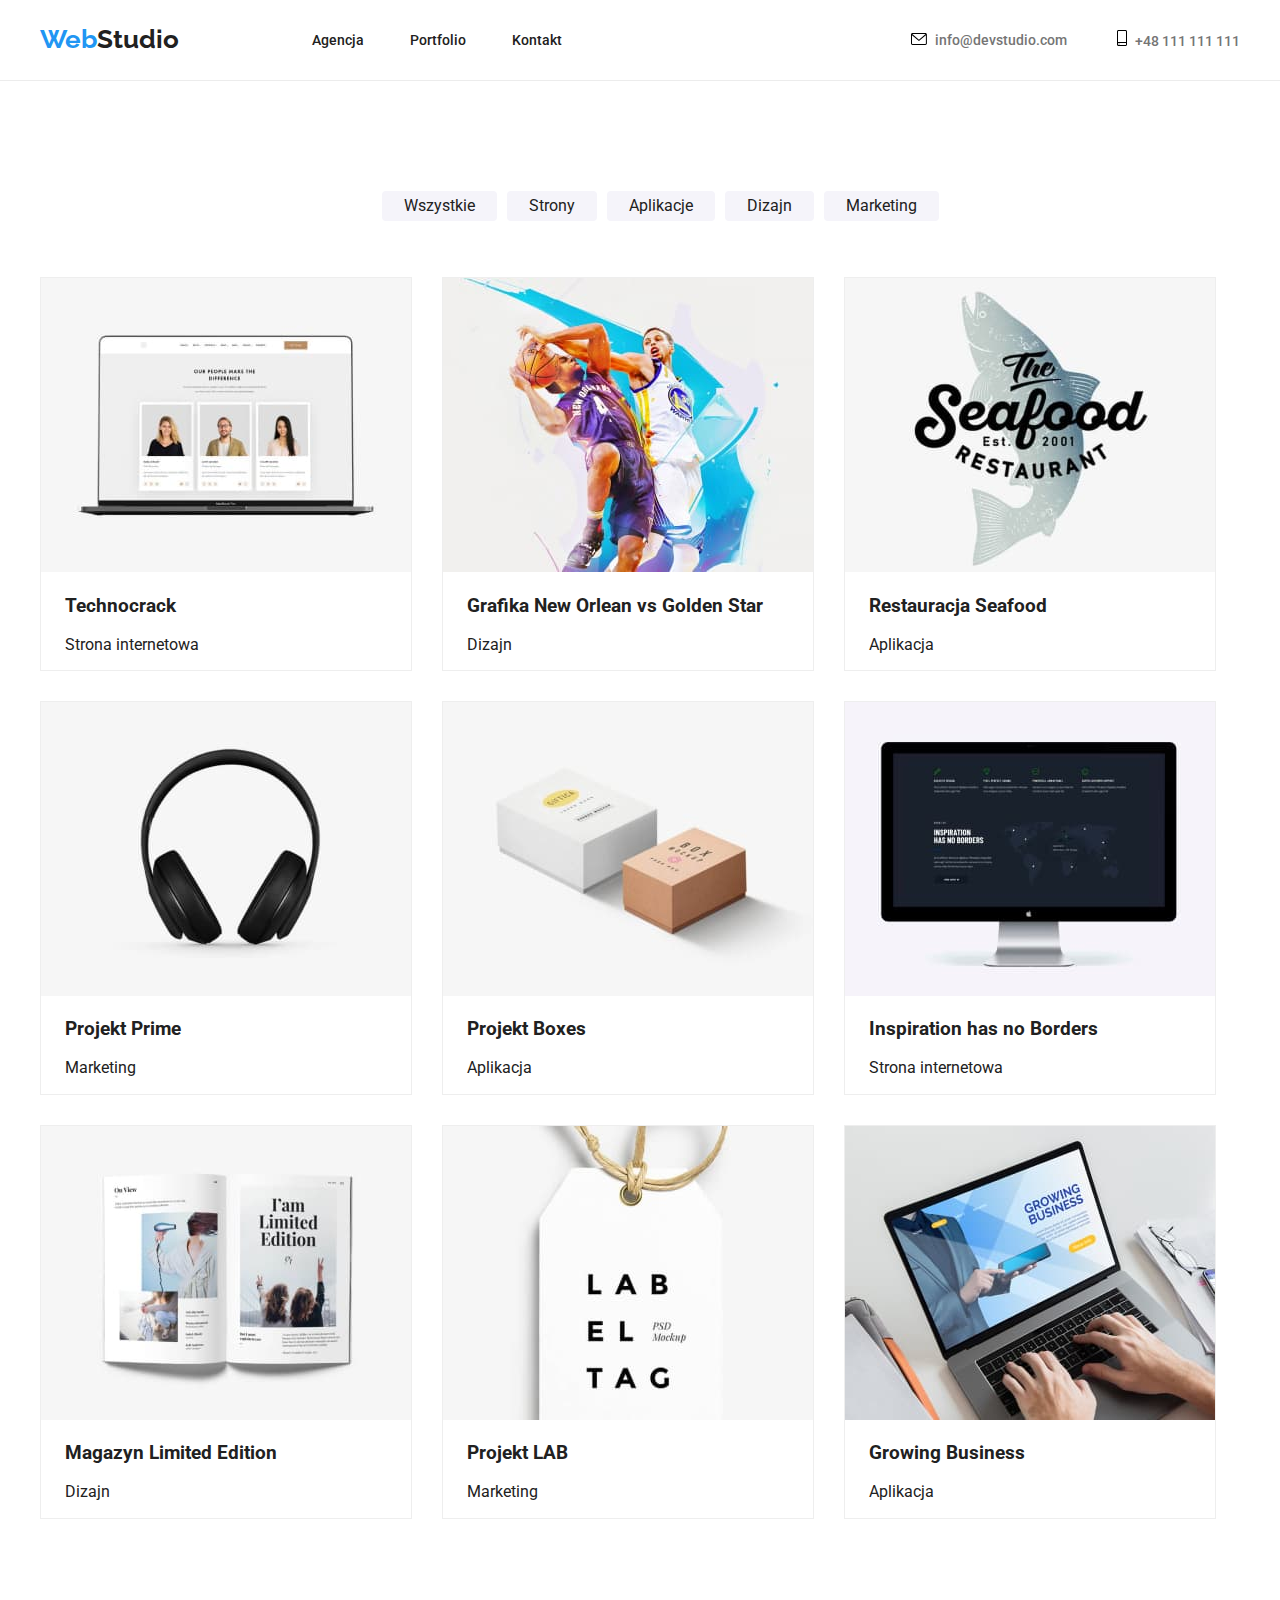
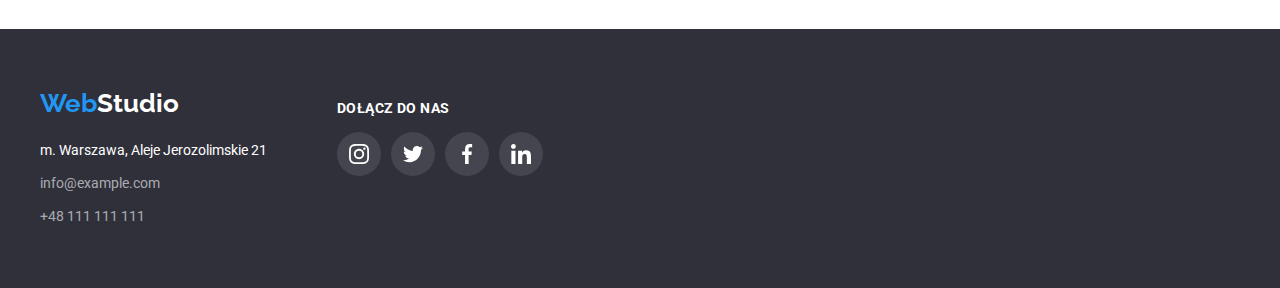
==== commit ab52255f: "icons hover, footer portfolio" ====
--- a/portfolio.html
+++ b/portfolio.html
@@ -15,7 +15,7 @@
     <title>WebStudio-Portfolio</title>
   </head>
   <body>
-    <header>
+    <header class="header_border">
       <div class="header_container">
         <nav class="body-header">
           <a class="header_logo" href="./index.html"><span class="span_logo">Web</span>Studio</a>
@@ -117,14 +117,49 @@
     </main>
     <footer class="footer">
       <div class="footer_div">
-        <a class="footer_logo" href="./index.html"><span class="span_logo">Web</span>Studio</a>
-        <address>
-          <ul class="list_adress">
-            <li class="footer_adress">m. Warszawa, Aleje Jerozolimskie 21</li>
-            <li><a class="footer_adress" href="mailto:info@example.com">info@example.com</a></li>
-            <li><a class="footer_adress" href="tel:+48111111111">+48 111 111 111</a></li>
+        <div class="footer_div_logo">
+          <a class="footer_logo" href="./index.html"><span class="span_logo">Web</span>Studio</a>
+          <address>
+            <ul class="list_adress">
+              <li class="footer_adress">m. Warszawa, Aleje Jerozolimskie 21</li>
+              <li><a class="footer_adress" href="mailto:info@example.com">info@example.com</a></li>
+              <li><a class="footer_adress" href="tel:+48111111111">+48 111 111 111</a></li>
+            </ul>
+          </address>
+        </div>
+        <div class="footer_social">
+          <h2 class="footer_title">dołącz do nas</h2>
+          <ul class="footer_list_icon">
+            <li class="footer_item_icon">
+              <div class="footer_bg_icon">
+                <svg class="footer_icon" width="20" height="20">
+                  <use href="./images/icons.svg#icon-instagram-2"></use>
+                </svg>
+              </div>
+            </li>
+            <li class="footer_item_icon">
+              <div class="footer_bg_icon">
+                <svg class="footer_icon" width="20" height="20">
+                  <use href="./images/icons.svg#icon-twitter-1"></use>
+                </svg>
+              </div>
+            </li>
+            <li class="footer_item_icon">
+              <div class="footer_bg_icon">
+                <svg class="footer_icon" width="20" height="20">
+                  <use href="./images/icons.svg#icon-facebook-1"></use>
+                </svg>
+              </div>
+            </li>
+            <li class="footer_item_icon">
+              <div class="footer_bg_icon">
+                <svg class="footer_icon" width="20" height="20">
+                  <use href="./images/icons.svg#icon-linkedin-1"></use>
+                </svg>
+              </div>
+            </li>
           </ul>
-        </address>
+        </div>
       </div>
     </footer>
   </body>
--- a/css/styles.css
+++ b/css/styles.css
@@ -6,8 +6,7 @@
   --filter_background-color: #f5f4fa;
   --lorem-ipsum-color: #757575;
   --our-team-color: #f5f4fa;
-  --start-color: #ffeb3b;
-  --end-color: #ff5722;
+  --icons-color: #afb1b8;
 }
 
 * {
@@ -114,10 +113,10 @@
   color: var(--brand-color);
 }
 
-.header_contact_phone:hover,
-.header_contact_phone:focus,
-.header_contact_mail:hover,
-.header_contact_mail:focus {
+.item_list_2:hover .header_contact_phone,
+.item_list_2:focus .header_contact_phone,
+.item_list_2:hover .header_contact_mail,
+.item_list_2:hover .header_contact_mail {
   fill: var(--brand-color);
 }
 
@@ -230,11 +229,13 @@
   line-height: 24px;
 }
 
-.lorem_icon {
+.div_lorem_icon {
   width: 270px;
   height: 120px;
   background: #f5f4fa;
   border-radius: 4px;
+  padding: 25px 100px;
+  margin: 0px;
 }
 
 .our_advantages {
@@ -260,12 +261,6 @@
   margin: 0px;
 }
 
-/*
-Do zastanowienia padding
-.advantages_images > .item:not(:last-child) {
-  padding-right: 30px;
-}*/
-
 .section_our_team {
   background-color: var(--our-team-color);
   padding: 94px 0px;
@@ -282,6 +277,8 @@
   font-size: 36px;
   line-height: 42.19px;
   text-align: center;
+  padding-bottom: 32px;
+  margin: 0px;
 }
 
 .cards_team {
@@ -294,10 +291,8 @@
 
 .item_team {
   width: 270px;
-  height: 368px;
+  height: 428px;
   background: #ffffff;
-  /* material shadow v1 */
-
   box-shadow: 0px 1px 3px rgba(0, 0, 0, 0.12), 0px 1px 1px rgba(0, 0, 0, 0.14),
     0px 2px 1px rgba(0, 0, 0, 0.2);
   border-radius: 0px 0px 4px 4px;
@@ -312,6 +307,34 @@
   color: var(--lorem-ipsum-color);
   text-align: center;
   font-weight: 400;
+}
+
+.container_team_icon {
+  width: 206px;
+  height: 44px;
+  margin: 0px auto;
+  display: flex;
+  justify-content: space-around;
+  align-items: center;
+}
+
+.team_bg_icon {
+  width: 44px;
+  height: 44px;
+  padding: 12px;
+  border-radius: 50px;
+}
+
+.team_icon {
+  fill: var(--icons-color);
+}
+
+.team_bg_icon:hover,
+.team_bg_icon:focus,
+.team_bg_icon:hover .team_icon,
+.team_bg_icon:focus .team_icon {
+  fill: var(--text_on_background-color);
+  background-color: var(--brand-color);
 }
 
 .section_client {
@@ -329,13 +352,40 @@
   font-size: 36px;
   line-height: 42.19px;
   text-align: center;
+  padding-bottom: 32px;
+  margin: 0px;
 }
 
 .list_client {
   list-style: none;
   display: flex;
-  padding: 0px;
-  margin: 0px;
+  justify-content: space-between;
+  padding: 0px;
+  margin: 0px;
+}
+
+.border_client {
+  width: 170px;
+  height: 92px;
+  padding-left: 32px;
+  padding-right: 32px;
+  border: 1px solid var(--icons-color);
+  border-radius: 4px;
+}
+
+.border_client:hover {
+  width: 170px;
+  height: 92px;
+  border: 1px solid var(--brand-color);
+}
+
+.border_client:hover .client_icon,
+.border_client:focus .client_icon {
+  fill: var(--brand-color);
+}
+
+.client_icon {
+  fill: var(--icons-color);
 }
 
 .div_container {
@@ -377,6 +427,7 @@
 .footer_div {
   max-width: 1200px;
   margin: 0px auto;
+  display: flex;
 }
 
 .list_adress {
@@ -408,3 +459,43 @@
 .list_adress a {
   color: rgba(255, 255, 255, 0.6);
 }
+
+.footer_social {
+  padding-left: 70px;
+}
+
+.footer_title {
+  color: var(--text_on_background-color);
+  font-style: normal;
+  font-weight: 700;
+  font-size: 14px;
+  line-height: 16px;
+  letter-spacing: 0.03em;
+  text-transform: uppercase;
+}
+
+.footer_list_icon {
+  list-style: none;
+  width: 206px;
+  height: 44px;
+  display: flex;
+  justify-content: space-between;
+  padding: 0px;
+}
+
+.footer_bg_icon {
+  width: 44px;
+  height: 44px;
+  background: rgba(255, 255, 255, 0.1);
+  border-radius: 50px;
+  padding: 12px;
+}
+
+.footer_bg_icon:hover,
+.footer_bg_icon:focus {
+  background: var(--brand-color);
+}
+
+.footer_icon {
+  fill: var(--text_on_background-color);
+}
